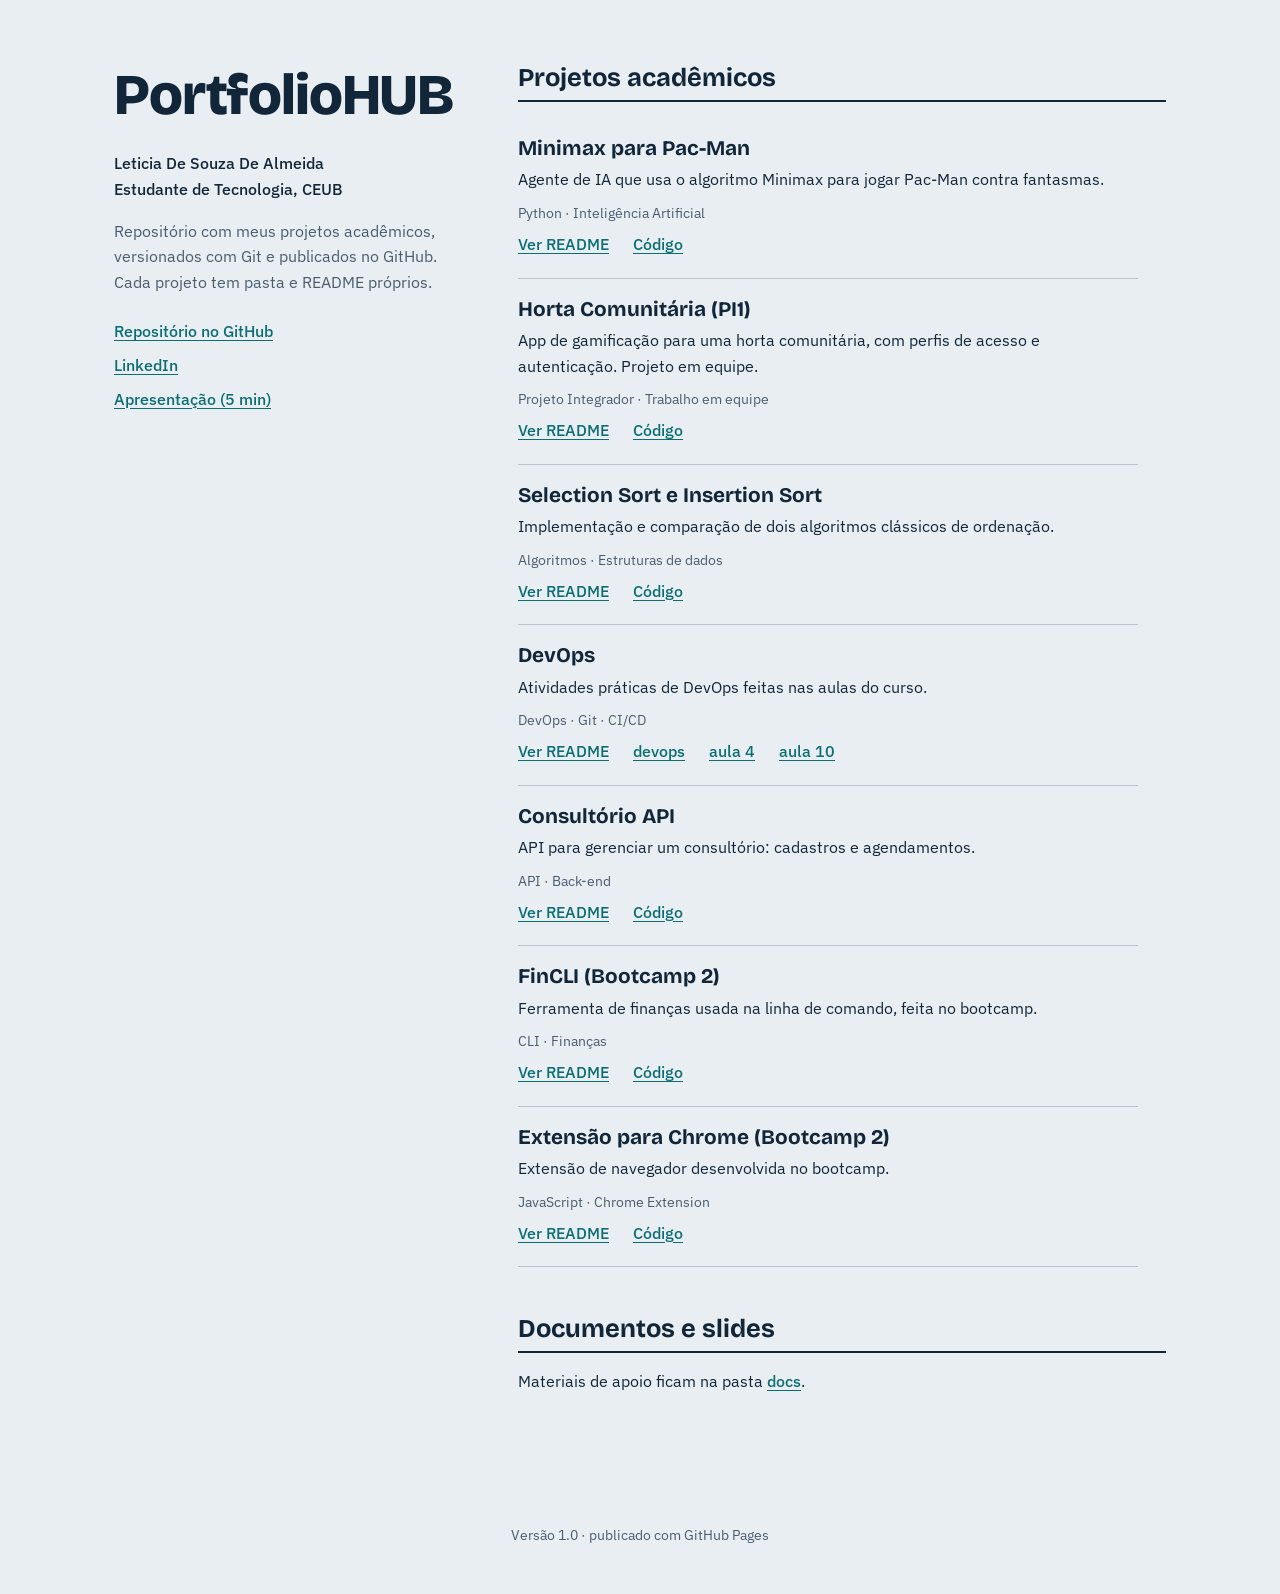
==== index.html @ f9cb8d01 "feat: portfólio inicial com projetos acadêmicos (v1.0)" ====
<!DOCTYPE html>
<html lang="pt-BR">
<head>
  <meta charset="UTF-8">
  <meta name="viewport" content="width=device-width, initial-scale=1">
  <title>PortfolioHUB | leticiasza</title>
  <meta name="description" content="Portfólio de projetos acadêmicos e pessoais versionados com Git e GitHub.">
  <link rel="preconnect" href="https://fonts.googleapis.com">
  <link rel="preconnect" href="https://fonts.gstatic.com" crossorigin>
  <link href="https://fonts.googleapis.com/css2?family=Bricolage+Grotesque:wght@500;700;800&family=IBM+Plex+Sans:wght@400;500&display=swap" rel="stylesheet">
  <link rel="stylesheet" href="css/style.css">
</head>
<body>
  <div class="layout">
    <header class="perfil">
      <h1>PortfolioHUB</h1>
      <p class="quem">Leticia De Souza De Almeida<br>Estudante de Tecnologia, CEUB</p>
      <p class="sobre">Repositório com meus projetos acadêmicos, versionados com Git e publicados no GitHub. Cada projeto tem pasta e README próprios.</p>
      <nav aria-label="Links">
        <a href="https://github.com/leticiasza/portfolio-hub">Repositório no GitHub</a>
        <a href="https://www.linkedin.com/in/SEU-PERFIL">LinkedIn</a>
        <a href="https://youtu.be/SEU-VIDEO">Apresentação (5 min)</a>
      </nav>
    </header>

    <main>
      <section aria-labelledby="academicos">
        <h2 id="academicos">Projetos acadêmicos</h2>

        <article class="projeto">
          <h3>Minimax para Pac-Man</h3>
          <p>Agente de IA que usa o algoritmo Minimax para jogar Pac-Man contra fantasmas.</p>
          <p class="meta">Python · Inteligência Artificial</p>
          <a href="projetos-academicos/minimax-pacman/">Ver README</a>
          <a href="https://github.com/leticiasza/Pacman">Código</a>
        </article>

        <article class="projeto">
          <h3>Horta Comunitária (PI1)</h3>
          <p>App de gamificação para uma horta comunitária, com perfis de acesso e autenticação. Projeto em equipe.</p>
          <p class="meta">Projeto Integrador · Trabalho em equipe</p>
          <a href="projetos-academicos/horta-comunitaria/">Ver README</a>
          <a href="https://github.com/camilabsky/ceubPI1">Código</a>
        </article>

        <article class="projeto">
          <h3>Selection Sort e Insertion Sort</h3>
          <p>Implementação e comparação de dois algoritmos clássicos de ordenação.</p>
          <p class="meta">Algoritmos · Estruturas de dados</p>
          <a href="projetos-academicos/algoritmos-ordenacao/">Ver README</a>
          <a href="https://github.com/leticiasza/Algoritmo-selection-sort-e-insertion-sort">Código</a>
        </article>

        <article class="projeto">
          <h3>DevOps</h3>
          <p>Atividades práticas de DevOps feitas nas aulas do curso.</p>
          <p class="meta">DevOps · Git · CI/CD</p>
          <a href="projetos-academicos/devops/">Ver README</a>
          <a href="https://github.com/leticiasza/devops">devops</a>
          <a href="https://github.com/leticiasza/devops_aula4ceub">aula 4</a>
          <a href="https://github.com/leticiasza/devopsaula10_leticia">aula 10</a>
        </article>

        <article class="projeto">
          <h3>Consultório API</h3>
          <p>API para gerenciar um consultório: cadastros e agendamentos.</p>
          <p class="meta">API · Back-end</p>
          <a href="projetos-pessoais/consultorio-api/">Ver README</a>
          <a href="https://github.com/leticiasza/Consultorio_API">Código</a>
        </article>

        <article class="projeto">
          <h3>FinCLI (Bootcamp 2)</h3>
          <p>Ferramenta de finanças usada na linha de comando, feita no bootcamp.</p>
          <p class="meta">CLI · Finanças</p>
          <a href="projetos-pessoais/fincli-bootcamp2/">Ver README</a>
          <a href="https://github.com/leticiasza/fincli-bootcamp2">Código</a>
        </article>

        <article class="projeto">
          <h3>Extensão para Chrome (Bootcamp 2)</h3>
          <p>Extensão de navegador desenvolvida no bootcamp.</p>
          <p class="meta">JavaScript · Chrome Extension</p>
          <a href="projetos-pessoais/bootcamp2-chrome-ext/">Ver README</a>
          <a href="https://github.com/leticiasza/bootcamp2-chrome-ext">Código</a>
        </article>
      </section>

      <section aria-labelledby="docs">
        <h2 id="docs">Documentos e slides</h2>
        <p>Materiais de apoio ficam na pasta <a href="docs/">docs</a>.</p>
      </section>
    </main>
  </div>

  <footer>Versão 1.0 · publicado com GitHub Pages</footer>
</body>
</html>
---- css/style.css ----
:root {
  --fundo: #e9eef2;
  --tinta: #12263a;
  --suave: #4a5d70;
  --destaque: #0b6e75;
  --linha: #b9c6d2;
}

* { box-sizing: border-box; }

body {
  margin: 0;
  background: var(--fundo);
  color: var(--tinta);
  font-family: "IBM Plex Sans", system-ui, sans-serif;
  line-height: 1.6;
}

.layout {
  display: grid;
  grid-template-columns: minmax(260px, 340px) 1fr;
  gap: 4rem;
  max-width: 1100px;
  margin: 0 auto;
  padding: 4rem 1.5rem 3rem;
}

.perfil {
  position: sticky;
  top: 2rem;
  align-self: start;
}

h1, h2, h3 {
  font-family: "Bricolage Grotesque", system-ui, sans-serif;
  line-height: 1.1;
}

h1 {
  font-size: clamp(2.4rem, 5vw, 3.6rem);
  font-weight: 800;
  margin: 0 0 1.5rem;
  letter-spacing: -0.02em;
}

.quem { font-weight: 500; margin: 0 0 1rem; }
.sobre { color: var(--suave); max-width: 38ch; }

nav { display: flex; flex-direction: column; gap: 0.5rem; margin-top: 1.5rem; }

a {
  color: var(--destaque);
  font-weight: 500;
  text-underline-offset: 3px;
}
a:hover { color: var(--tinta); }
a:focus-visible { outline: 3px solid var(--destaque); outline-offset: 3px; }

h2 {
  font-size: 1.6rem;
  font-weight: 700;
  margin: 0 0 1rem;
  padding-bottom: 0.5rem;
  border-bottom: 2px solid var(--tinta);
}

section { margin-bottom: 3rem; }

.projeto {
  padding: 1.25rem 0;
  border-bottom: 1px solid var(--linha);
  max-width: 62ch;
}
.projeto h3 { font-size: 1.3rem; font-weight: 700; margin: 0 0 0.4rem; }
.projeto p { margin: 0 0 0.5rem; }
.projeto .meta { color: var(--suave); font-size: 0.9rem; }
.projeto a { margin-right: 1.25rem; }

footer {
  text-align: center;
  color: var(--suave);
  font-size: 0.9rem;
  padding: 2rem 1rem 3rem;
}

@media (max-width: 800px) {
  .layout { grid-template-columns: 1fr; gap: 2rem; padding-top: 2rem; }
  .perfil { position: static; }
}
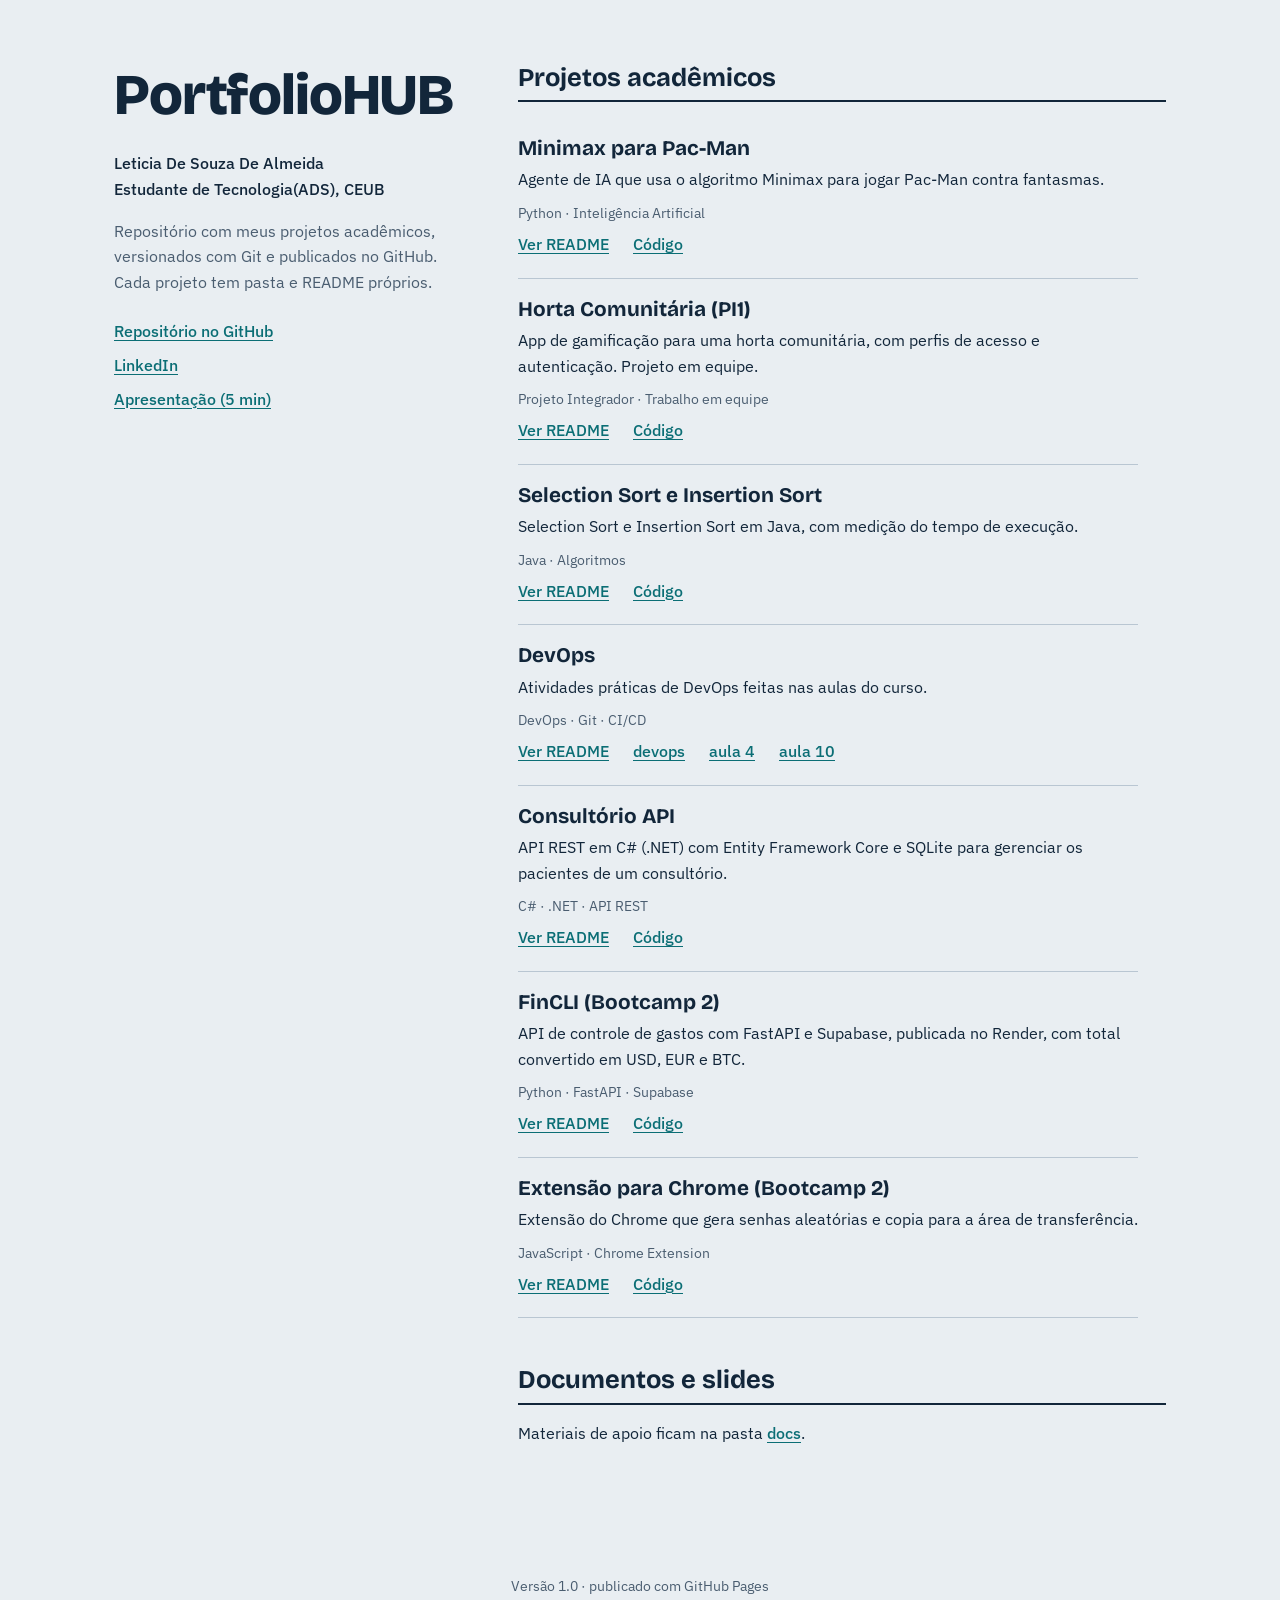
==== commit 2800ec19: "docs: READMEs dos projetos e descrições atualizadas" ====
--- a/index.html
+++ b/index.html
@@ -4,7 +4,7 @@
   <meta charset="UTF-8">
   <meta name="viewport" content="width=device-width, initial-scale=1">
   <title>PortfolioHUB | leticiasza</title>
-  <meta name="description" content="Portfólio de projetos acadêmicos e pessoais versionados com Git e GitHub.">
+  <meta name="description" content="Portfólio de projetos acadêmicos versionados com Git e GitHub.">
   <link rel="preconnect" href="https://fonts.googleapis.com">
   <link rel="preconnect" href="https://fonts.gstatic.com" crossorigin>
   <link href="https://fonts.googleapis.com/css2?family=Bricolage+Grotesque:wght@500;700;800&family=IBM+Plex+Sans:wght@400;500&display=swap" rel="stylesheet">
@@ -14,11 +14,11 @@
   <div class="layout">
     <header class="perfil">
       <h1>PortfolioHUB</h1>
-      <p class="quem">Leticia De Souza De Almeida<br>Estudante de Tecnologia, CEUB</p>
+      <p class="quem">Leticia De Souza De Almeida<br>Estudante de Tecnologia(ADS), CEUB</p>
       <p class="sobre">Repositório com meus projetos acadêmicos, versionados com Git e publicados no GitHub. Cada projeto tem pasta e README próprios.</p>
       <nav aria-label="Links">
-        <a href="https://github.com/leticiasza/portfolio-hub">Repositório no GitHub</a>
-        <a href="https://www.linkedin.com/in/SEU-PERFIL">LinkedIn</a>
+        <a href="https://github.com/leticiasza/My_Study_Hub_TI">Repositório no GitHub</a>
+        <a href="https://br.linkedin.com/in/let%C3%ADcia-souza-82b485321">LinkedIn</a>
         <a href="https://youtu.be/SEU-VIDEO">Apresentação (5 min)</a>
       </nav>
     </header>
@@ -31,7 +31,7 @@
           <h3>Minimax para Pac-Man</h3>
           <p>Agente de IA que usa o algoritmo Minimax para jogar Pac-Man contra fantasmas.</p>
           <p class="meta">Python · Inteligência Artificial</p>
-          <a href="projetos-academicos/minimax-pacman/">Ver README</a>
+          <a href="https://github.com/leticiasza/My_Study_Hub_TI/blob/main/projetos-academicos/minimax-pacman/README.md">Ver README</a>
           <a href="https://github.com/leticiasza/Pacman">Código</a>
         </article>
 
@@ -39,15 +39,15 @@
           <h3>Horta Comunitária (PI1)</h3>
           <p>App de gamificação para uma horta comunitária, com perfis de acesso e autenticação. Projeto em equipe.</p>
           <p class="meta">Projeto Integrador · Trabalho em equipe</p>
-          <a href="projetos-academicos/horta-comunitaria/">Ver README</a>
+          <a href="https://github.com/leticiasza/My_Study_Hub_TI/blob/main/projetos-academicos/horta-comunitaria/README.md">Ver README</a>
           <a href="https://github.com/camilabsky/ceubPI1">Código</a>
         </article>
 
         <article class="projeto">
           <h3>Selection Sort e Insertion Sort</h3>
-          <p>Implementação e comparação de dois algoritmos clássicos de ordenação.</p>
-          <p class="meta">Algoritmos · Estruturas de dados</p>
-          <a href="projetos-academicos/algoritmos-ordenacao/">Ver README</a>
+          <p>Selection Sort e Insertion Sort em Java, com medição do tempo de execução.</p>
+          <p class="meta">Java · Algoritmos</p>
+          <a href="https://github.com/leticiasza/My_Study_Hub_TI/blob/main/projetos-academicos/algoritmos-ordenacao/README.md">Ver README</a>
           <a href="https://github.com/leticiasza/Algoritmo-selection-sort-e-insertion-sort">Código</a>
         </article>
 
@@ -55,7 +55,7 @@
           <h3>DevOps</h3>
           <p>Atividades práticas de DevOps feitas nas aulas do curso.</p>
           <p class="meta">DevOps · Git · CI/CD</p>
-          <a href="projetos-academicos/devops/">Ver README</a>
+          <a href="https://github.com/leticiasza/My_Study_Hub_TI/blob/main/projetos-academicos/devops/README.md">Ver README</a>
           <a href="https://github.com/leticiasza/devops">devops</a>
           <a href="https://github.com/leticiasza/devops_aula4ceub">aula 4</a>
           <a href="https://github.com/leticiasza/devopsaula10_leticia">aula 10</a>
@@ -63,25 +63,25 @@
 
         <article class="projeto">
           <h3>Consultório API</h3>
-          <p>API para gerenciar um consultório: cadastros e agendamentos.</p>
-          <p class="meta">API · Back-end</p>
-          <a href="projetos-pessoais/consultorio-api/">Ver README</a>
+          <p>API REST em C# (.NET) com Entity Framework Core e SQLite para gerenciar os pacientes de um consultório.</p>
+          <p class="meta">C# · .NET · API REST</p>
+          <a href="https://github.com/leticiasza/My_Study_Hub_TI/blob/main/projetos-academicos/consultorio-api/README.md">Ver README</a>
           <a href="https://github.com/leticiasza/Consultorio_API">Código</a>
         </article>
 
         <article class="projeto">
           <h3>FinCLI (Bootcamp 2)</h3>
-          <p>Ferramenta de finanças usada na linha de comando, feita no bootcamp.</p>
-          <p class="meta">CLI · Finanças</p>
-          <a href="projetos-pessoais/fincli-bootcamp2/">Ver README</a>
+          <p>API de controle de gastos com FastAPI e Supabase, publicada no Render, com total convertido em USD, EUR e BTC.</p>
+          <p class="meta">Python · FastAPI · Supabase</p>
+          <a href="https://github.com/leticiasza/My_Study_Hub_TI/blob/main/projetos-academicos/fincli-bootcamp2/README.md">Ver README</a>
           <a href="https://github.com/leticiasza/fincli-bootcamp2">Código</a>
         </article>
 
         <article class="projeto">
           <h3>Extensão para Chrome (Bootcamp 2)</h3>
-          <p>Extensão de navegador desenvolvida no bootcamp.</p>
+          <p>Extensão do Chrome que gera senhas aleatórias e copia para a área de transferência.</p>
           <p class="meta">JavaScript · Chrome Extension</p>
-          <a href="projetos-pessoais/bootcamp2-chrome-ext/">Ver README</a>
+          <a href="https://github.com/leticiasza/My_Study_Hub_TI/blob/main/projetos-academicos/bootcamp2-chrome-ext/README.md">Ver README</a>
           <a href="https://github.com/leticiasza/bootcamp2-chrome-ext">Código</a>
         </article>
       </section>
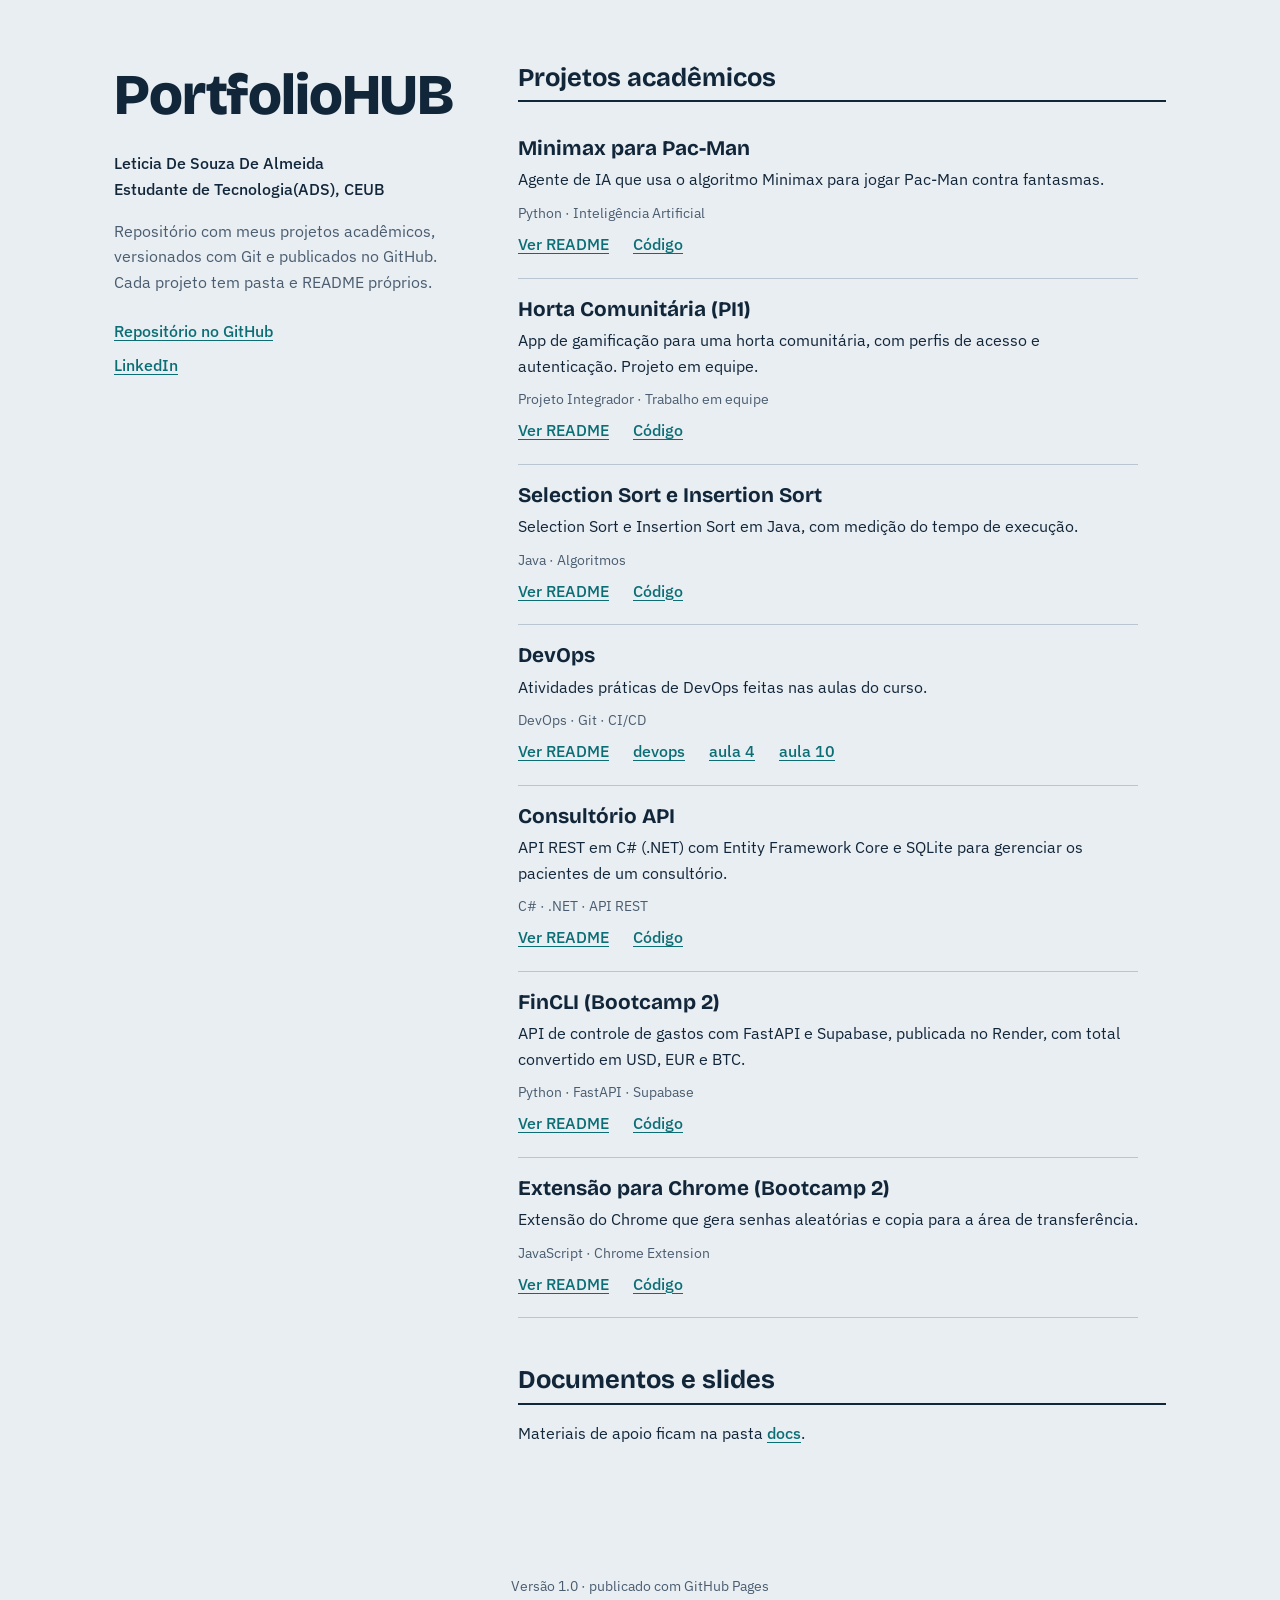
==== commit 8beda0a5: "atualização do html" ====
--- a/index.html
+++ b/index.html
@@ -19,7 +19,6 @@
       <nav aria-label="Links">
         <a href="https://github.com/leticiasza/My_Study_Hub_TI">Repositório no GitHub</a>
         <a href="https://br.linkedin.com/in/let%C3%ADcia-souza-82b485321">LinkedIn</a>
-        <a href="https://youtu.be/SEU-VIDEO">Apresentação (5 min)</a>
       </nav>
     </header>
 
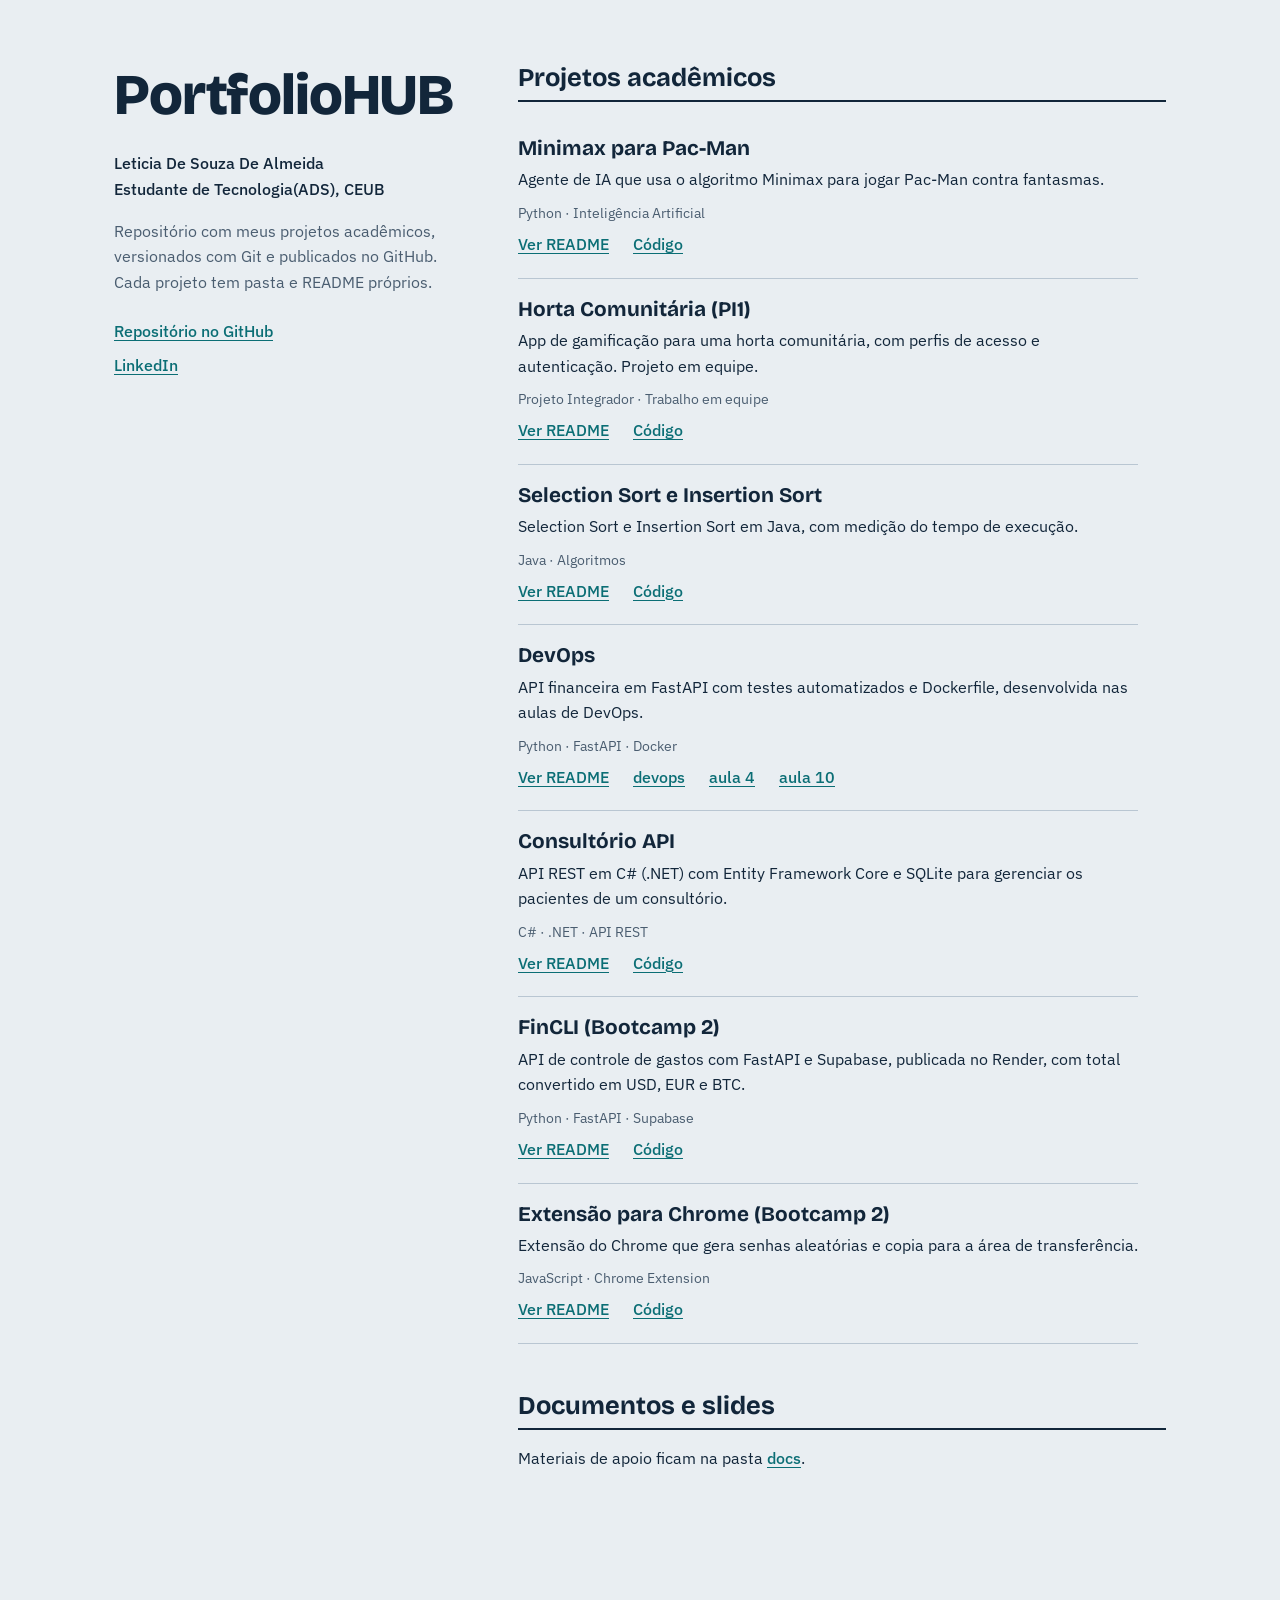
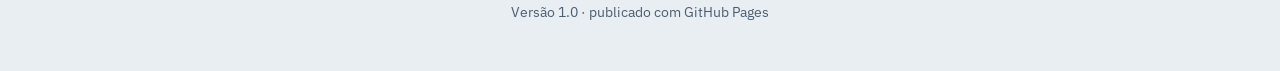
==== commit bbd1a3c9: "docs: READMEs do Pac-Man e DevOps" ====
--- a/index.html
+++ b/index.html
@@ -52,8 +52,8 @@
 
         <article class="projeto">
           <h3>DevOps</h3>
-          <p>Atividades práticas de DevOps feitas nas aulas do curso.</p>
-          <p class="meta">DevOps · Git · CI/CD</p>
+          <p>API financeira em FastAPI com testes automatizados e Dockerfile, desenvolvida nas aulas de DevOps.</p>
+          <p class="meta">Python · FastAPI · Docker</p>
           <a href="https://github.com/leticiasza/My_Study_Hub_TI/blob/main/projetos-academicos/devops/README.md">Ver README</a>
           <a href="https://github.com/leticiasza/devops">devops</a>
           <a href="https://github.com/leticiasza/devops_aula4ceub">aula 4</a>
